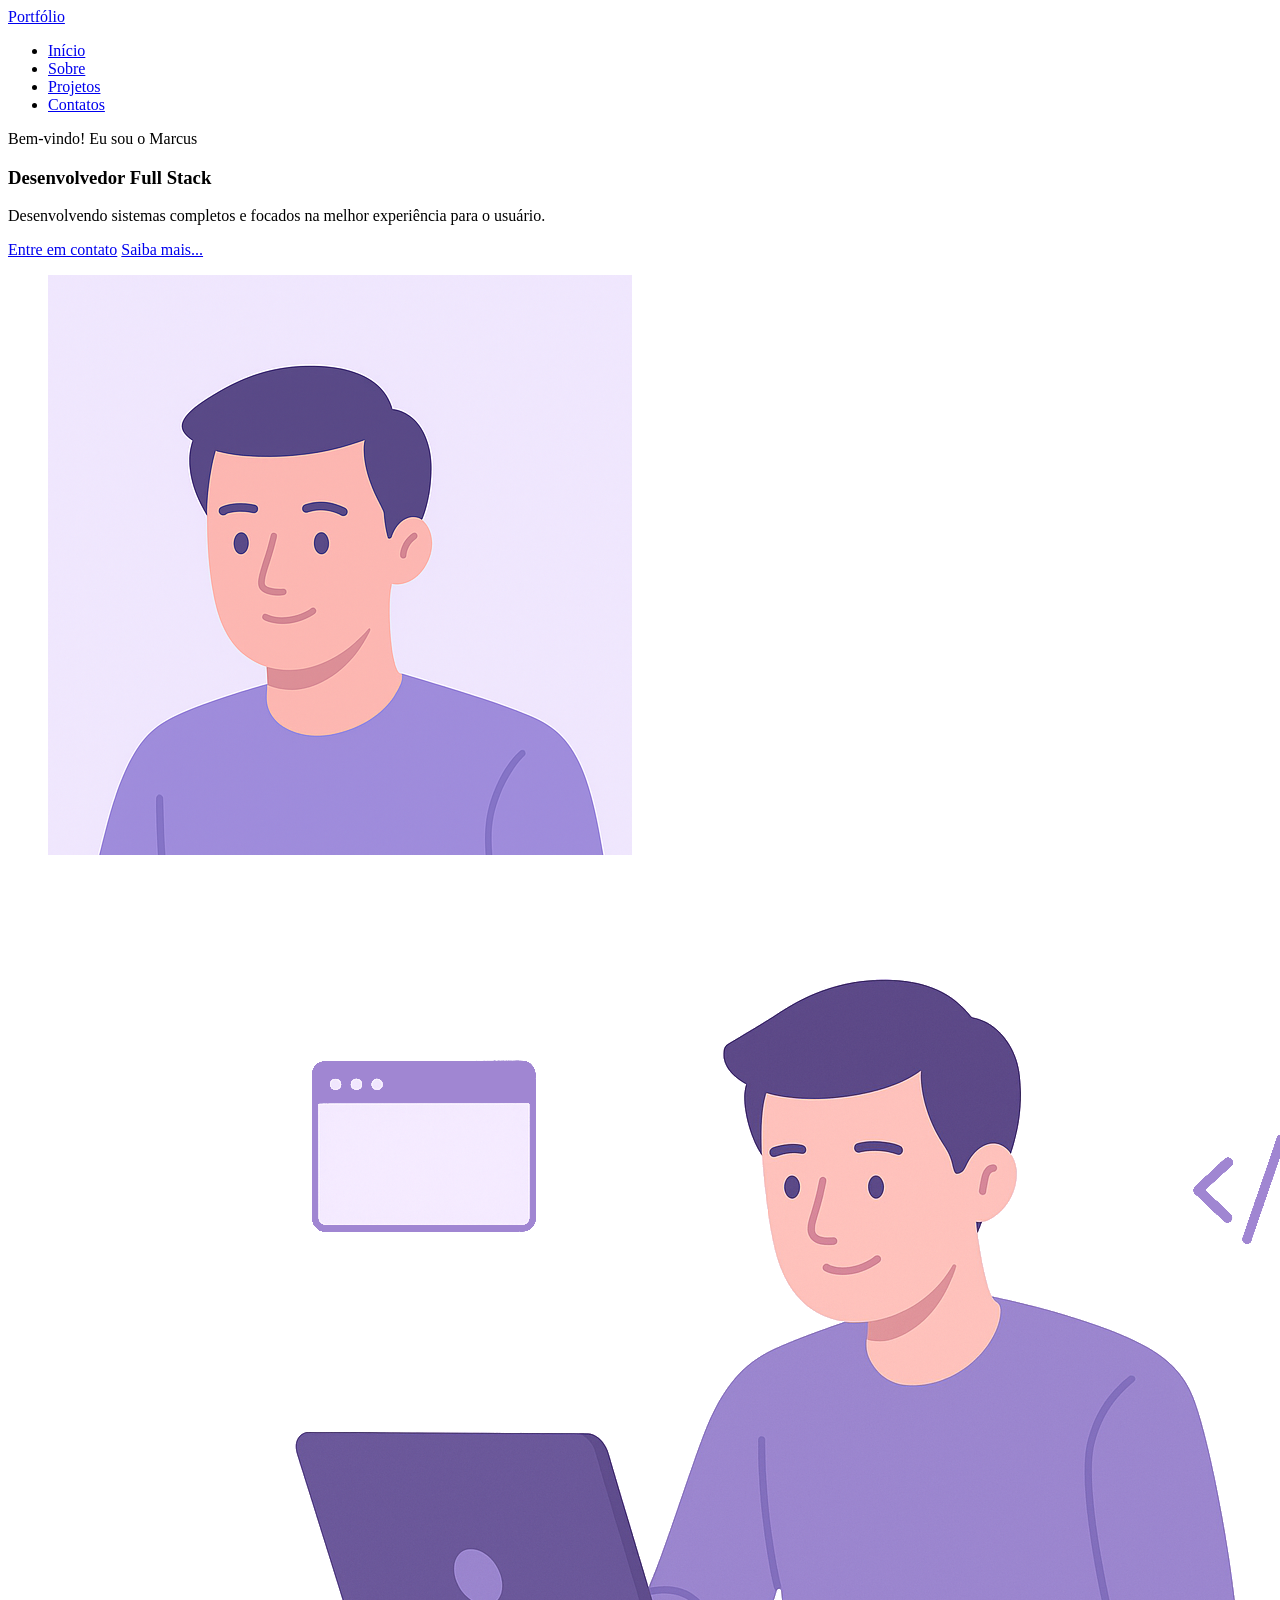
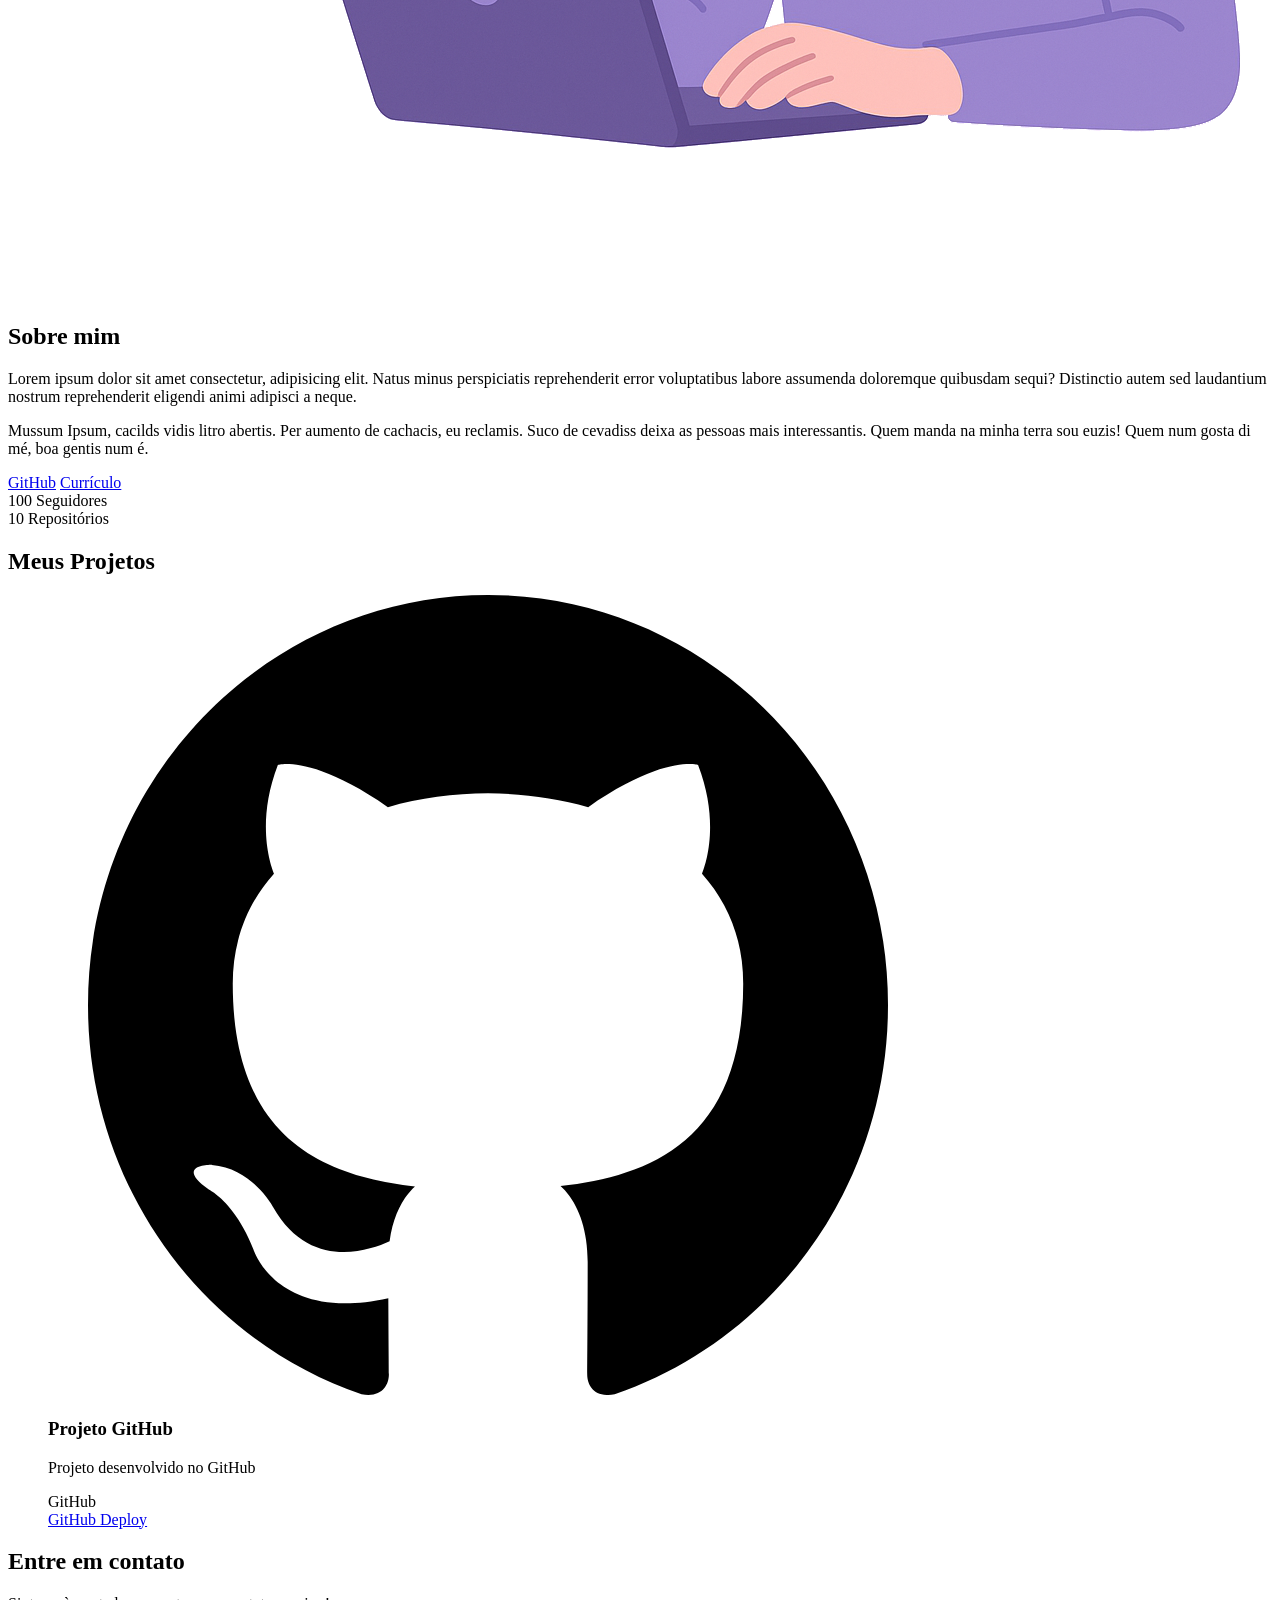
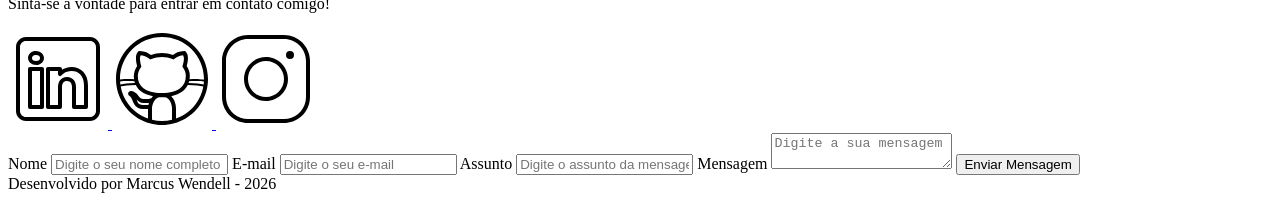
==== index.html @ 0765a720 "Criando os arquivos html index e success iniciais do portfólio" ====
<!DOCTYPE html>
<html lang="pt-br">

<head>
  <meta charset="UTF-8">
  <meta name="viewport" content="width=device-width, initial-scale=1.0">
  <meta name="author" content="Marcus Wendell">
  <meta name="description" content="Portfólio de Marcus, Desenvolvedor Full Stack. 
  Desenvolvendo sistemas completos e focados na melhor experiência para o usuário.">
  <meta name="robots" content="index, follow">

  <link rel="icon" type="image/svg+xml" href="./assets/img/favicon.svg">

  <title>Portfólio do Marcus</title>
</head>

<body>

  <!-- Cabeçalho da página -->
  <header>

    <div class="menu-content">

      <!-- Título do Cabeçalho -->
      <a href="index.html" id="titulo">Portfólio</a>

      <!-- Menu de Navegação -->
      <nav>
        <ul class="menu-list">
          <li><a href="#hero">Início</a></li>
          <li><a href="#about">Sobre</a></li>
          <li><a href="#projects">Projetos</a></li>
          <li><a href="#contact">Contatos</a></li>
        </ul>
      </nav>

    </div>
  </header>

  <!-- Seção Principal da página -->
  <main>

    <!-- Seção Hero -->
    <section id="hero" class="section-container hero-container">

      <!-- Boas Vindas -->
      <article class="hero-content">
        <span>Bem-vindo! Eu sou o Marcus</span>
        <h1>Desenvolvedor Full Stack</h1>
        <p>Desenvolvendo sistemas completos e focados na melhor experiência para o usuário.</p>

        <div class="buttons-container">
          <a href="#contact" class="botao">Entre em contato</a>
          <a href="#about" class="botao-outline">Saiba mais...</a>
        </div>
      </article>

      <!-- Imagem da Seção Hero -->
      <figure class="hero-image">
        <img src="./assets/img/avatar_dev_man.svg" alt="Foto do autor do site" class="float-animation">
      </figure>
    </section>

    <!-- Seção About -->
    <section id="about" class="section-container about-container">

      <!-- Imagem da Seção About -->
      <figure class="about-image">
        <img src="./assets/img/foto_dev_man.svg" alt="Foto do perfil do autor">
      </figure>

      <!-- Conteúdo da Seção About -->
      <article class="about-content">

        <h2>Sobre mim</h2>
        <p>Lorem ipsum dolor sit amet consectetur,
          adipisicing elit. Natus minus perspiciatis
          reprehenderit error voluptatibus labore
          assumenda doloremque quibusdam sequi?
          Distinctio autem sed laudantium nostrum
          reprehenderit eligendi animi adipisci
          a neque.</p>
        <p>Mussum Ipsum, cacilds vidis litro abertis.
          Per aumento de cachacis, eu reclamis.
          Suco de cevadiss deixa as pessoas mais interessantis.
          Quem manda na minha terra sou euzis!
          Quem num gosta di mé, boa gentis num é.</p>

        <!-- Links (GitHub + Curriculo) e Dados do GitHub -->
        <div class="about-buttons-data">

          <!-- Links -->
          <div class="buttons-container">
            <a href="#" target="_blank" class="botao">GitHub</a>
            <a href="#" target="_blank" class="botao-outline">Currículo</a>
          </div>

          <!-- Dados - GitHub -->
          <div class="data-container">

            <!-- Nº de Seguidores -->
            <div class="data-item">
              <span class="data-number">100</span>
              <span class="data-label">Seguidores</span>
            </div>

            <!-- Nº de Repositórios Públicos -->
            <div class="data-item">
              <span class="data-number">10</span>
              <span class="data-label">Repositórios</span>
            </div>

          </div>

        </div>
      </article>

    </section>

    <!-- Seção Projects -->
    <section id="projects" class="section-container projects-container">

      <h2>Meus Projetos</h2>

      <!-- Swiper Container -->
      <div class="swiper projects-swiper">
        <div class="swiper-wrapper">

          <figure class="swiper-slide">

            <article class="project-card">

              <!-- Ícone da Tecnologia padrão do projeto -->
              <figure class="project-image">
                <img src="./assets/icons/languages/github.svg" alt="Ícone do GitHub">
              </figure>

              <!-- Conteúdo do Projeto -->
              <div class="project-content">

                <h3>Projeto GitHub</h3>
                <p>Projeto desenvolvido no GitHub</p>

                <!-- Tags do Projeto -->
                <div class="project-tags">
                  <span class="tag">GitHub</span>
                </div>

                <!-- Links do Projeto -->
                <div class="project-buttons">
                  <a href="#" target="_blank" class="botao botao-sm">
                    GitHub
                  </a>
                  <a href="#" target="_blank" class="botao-outline botao-sm">
                    Deploy
                  </a>
                </div>

              </div>

            </article>

        </div>

      </div>

      <!-- Botões de Navegação -->
      <div class="swiper-button-next"></div>
      <div class="swiper-button-prev"></div>

      <!-- Paginação -->
      <div class="swiper-pagination"></div>

      </div>

    </section>

    <!-- Seção Contact -->
    <section id="contact" class="section-container contact-container">

      <!-- Redes Sociais -->
      <article class="contact-info">

        <h2>Entre em contato</h2>
        <p>Sinta-se à vontade para entrar em contato comigo!</p>

        <!-- Links para as Redes Sociais -->
        <div class="social-container">
          <a href="#" target="_blank" class="social-icon" aria-label="Linkedin">
            <img src="./assets/icons/social/linkedin.svg" alt="Link para o LinkedIn">
          </a>

          <a href="#" target="_blank" class="social-icon" aria-label="GitHub">
            <img src="./assets/icons/social/github.svg" alt="Link para o GitHub">
          </a>

          <a href="#" target="_blank" class="social-icon" aria-label="Instagram">
            <img src="./assets/icons/social/instagram.svg" alt="Link para o Instagram">
          </a>
        </div>

      </article>

      <!-- Formulário de Contato -->
      <form id="formulario">

        <label for="nome">Nome</label>
        <input id="nome" name="nome" type="text" placeholder="Digite o seu nome completo">
        <span id="erro-nome"></span>

        <label for="email">E-mail</label>
        <input id="email" name="email" type="text" placeholder="Digite o seu e-mail">
        <span id="erro-email"></span>

        <label for="assunto">Assunto</label>
        <input id="assunto" name="assunto" type="text" placeholder="Digite o assunto da mensagem">
        <span id="erro-assunto"></span>

        <label for="mensagem">Mensagem</label>
        <textarea id="mensagem" name="mensagem" placeholder="Digite a sua mensagem"></textarea>
        <span id="erro-mensagem"></span>

        <button class="botao" type="submit">Enviar Mensagem</button>

      </form>

    </section>

  </main>

  <!-- Rodapé da página -->
  <footer>
    Desenvolvido por Marcus Wendell - 2026
  </footer>
</body>

</html>
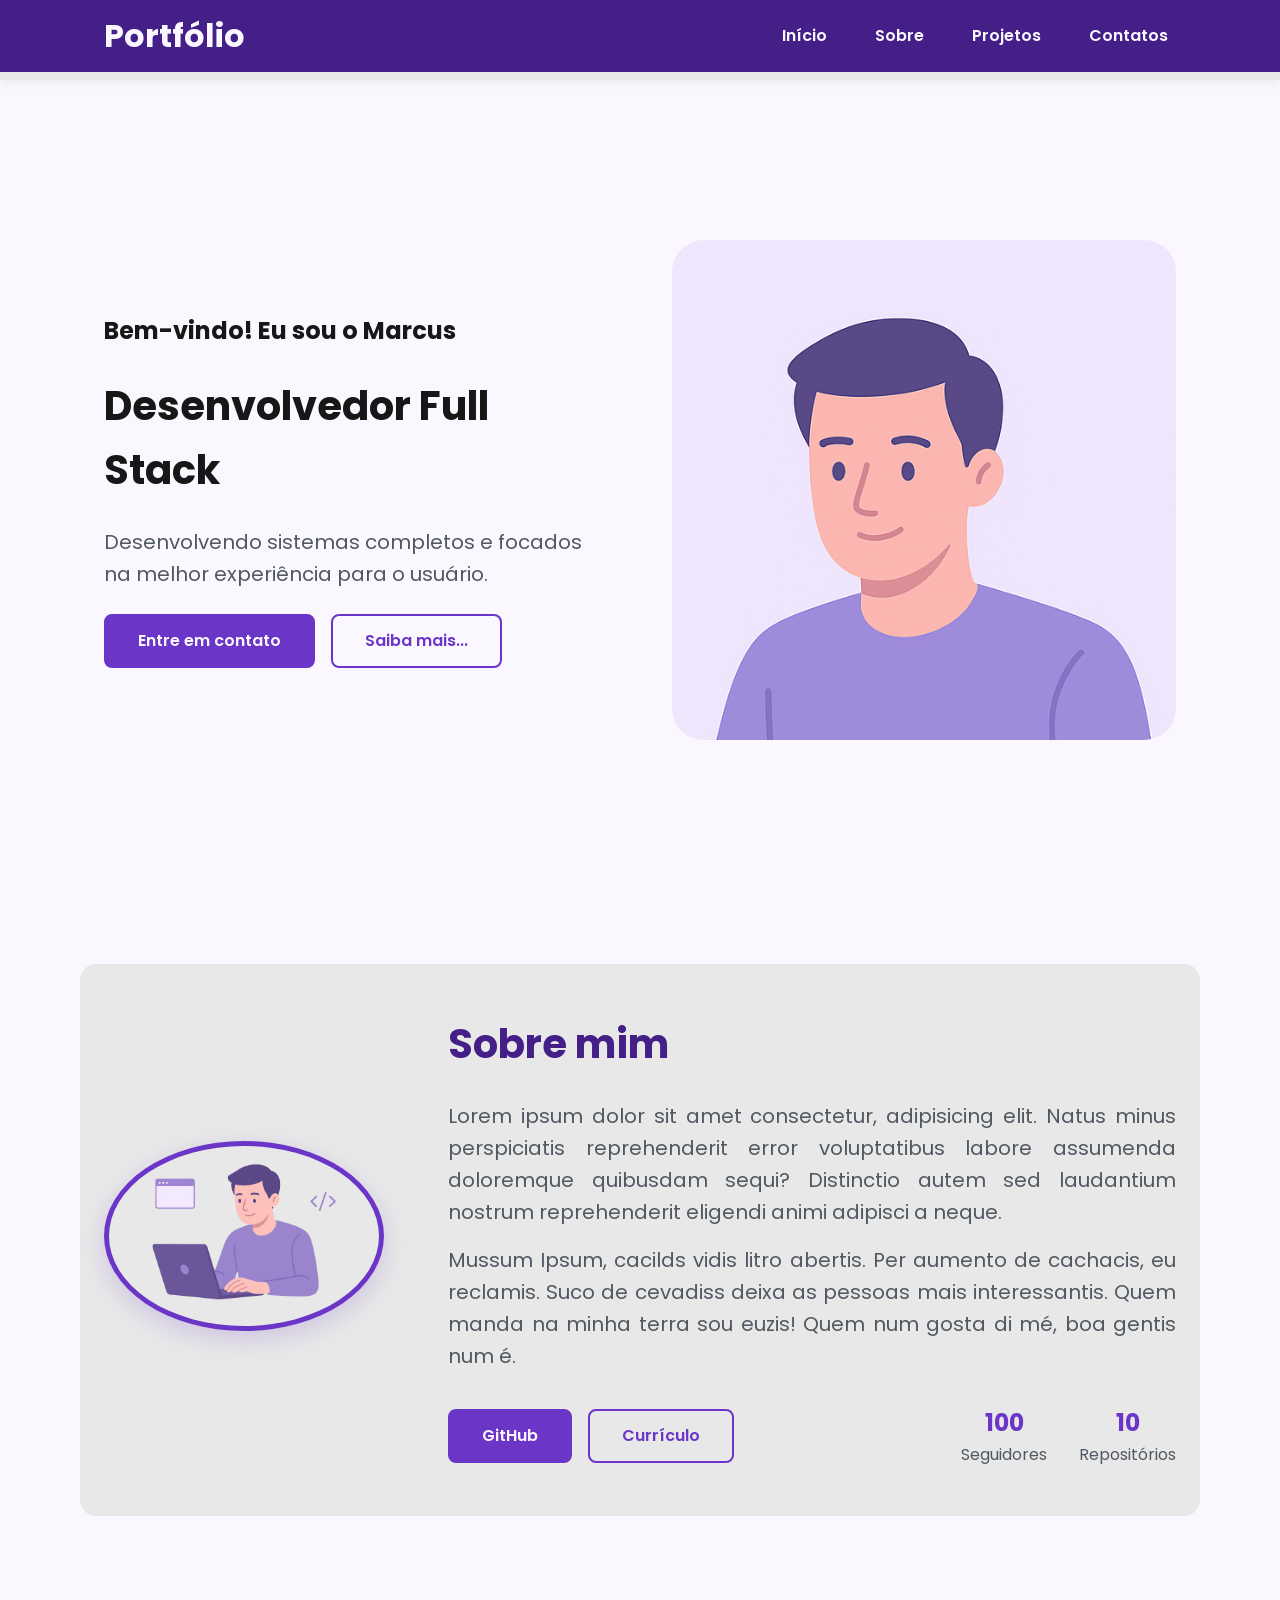
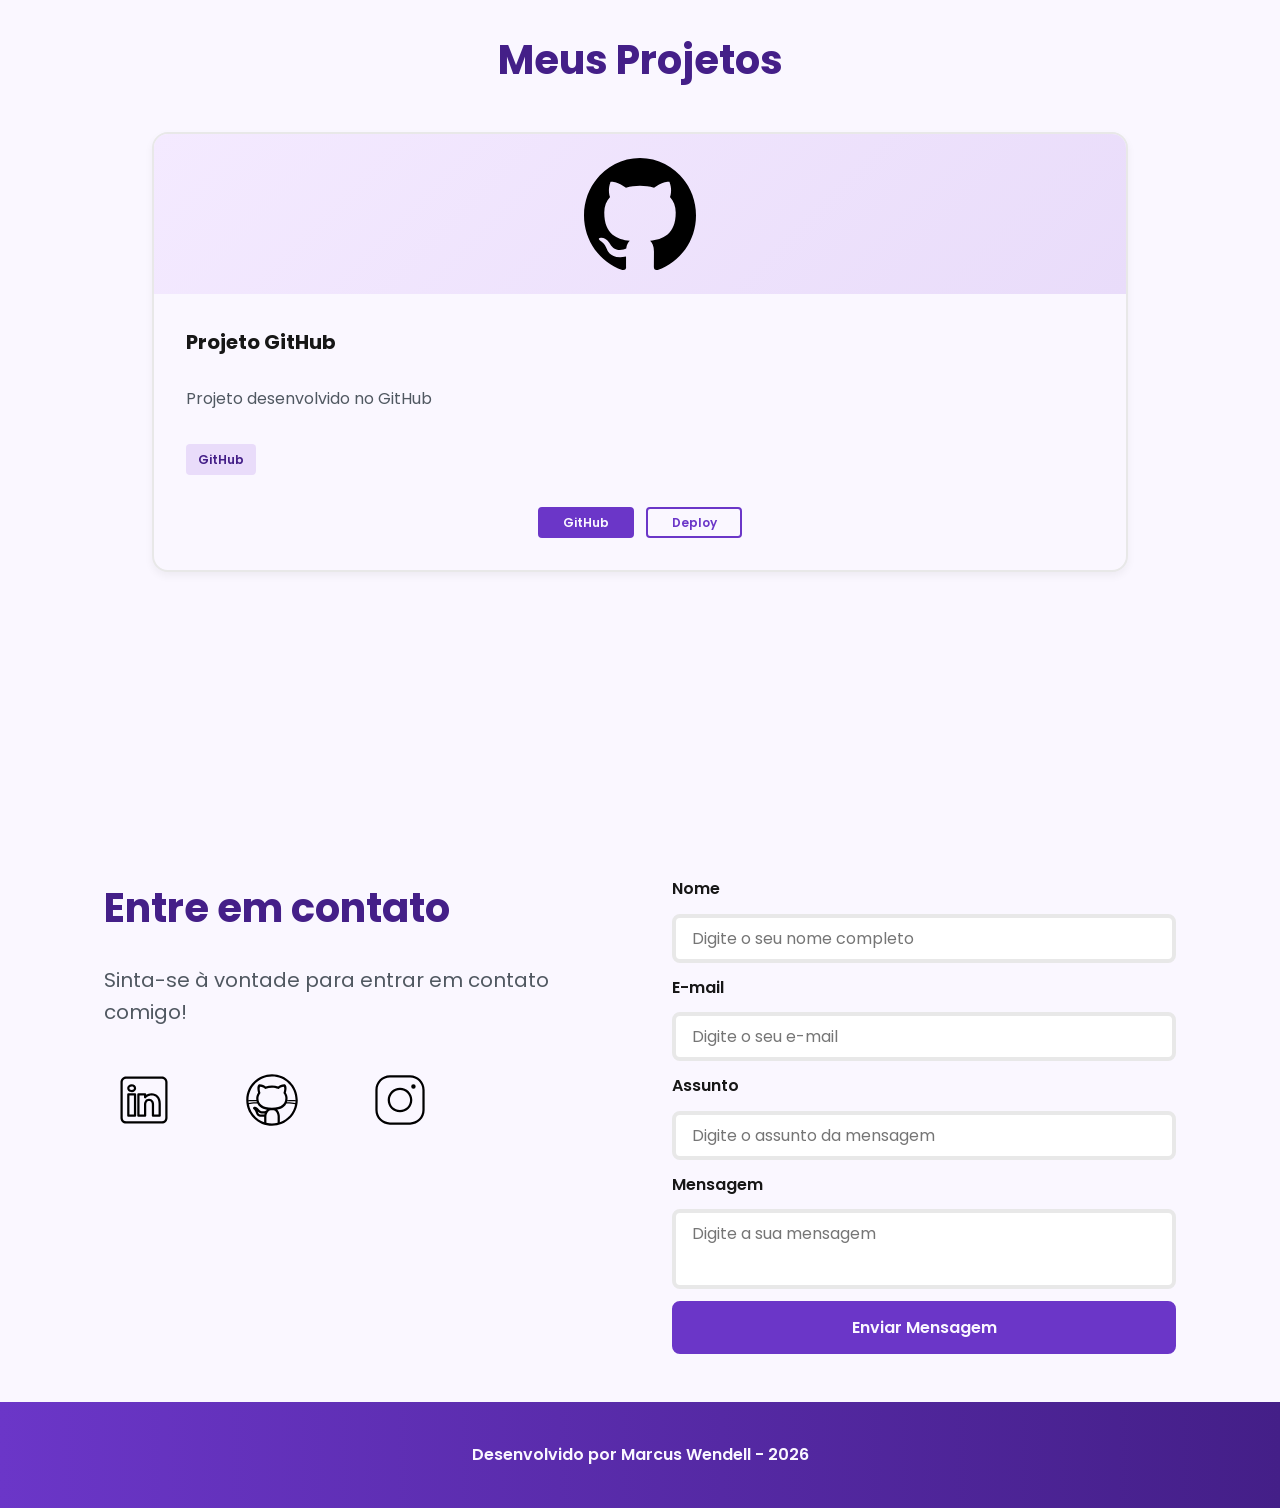
==== commit 09d5b711: "Estilização do about, foot, success e adicionando responsividade para celulares e tablets" ====
--- a/index.html
+++ b/index.html
@@ -2,6 +2,14 @@
 <html lang="pt-br">
 
 <head>
+
+  <!-- Fontes do Google -->
+  <link rel="preconnect" href="https://fonts.googleapis.com">
+  <link rel="preconnect" href="https://fonts.gstatic.com" crossorigin>
+
+  <!-- Fonte do Google - Poppins -->
+  <link href="https://fonts.googleapis.com/css2?family=Poppins&display=swap" rel="stylesheet">
+
   <meta charset="UTF-8">
   <meta name="viewport" content="width=device-width, initial-scale=1.0">
   <meta name="author" content="Marcus Wendell">
@@ -10,6 +18,8 @@
   <meta name="robots" content="index, follow">
 
   <link rel="icon" type="image/svg+xml" href="./assets/img/favicon.svg">
+
+  <link rel="stylesheet" href="./assets/css/style.css">
 
   <title>Portfólio do Marcus</title>
 </head>
@@ -126,7 +136,7 @@
       <div class="swiper projects-swiper">
         <div class="swiper-wrapper">
 
-          <figure class="swiper-slide">
+          <div class="swiper-slide">
 
             <article class="project-card">
 
@@ -160,16 +170,18 @@
 
             </article>
 
-        </div>
-
-      </div>
-
-      <!-- Botões de Navegação -->
-      <div class="swiper-button-next"></div>
-      <div class="swiper-button-prev"></div>
-
-      <!-- Paginação -->
-      <div class="swiper-pagination"></div>
+          </div>
+
+
+
+        </div>
+
+        <!-- Botões de Navegação -->
+        <div class="swiper-button-next"></div>
+        <div class="swiper-button-prev"></div>
+
+        <!-- Paginação -->
+        <div class="swiper-pagination"></div>
 
       </div>
 
--- a/assets/css/style.css
+++ b/assets/css/style.css
@@ -0,0 +1,738 @@
+/* Reset do Navegador */
+* {
+    margin: 0;
+    padding: 0;
+    box-sizing: border-box;
+    font-family: 'Poppins', sans-serif;
+    font-weight: 400;
+    text-decoration: none;
+    outline: none;
+}
+
+/* Variáveis de Cor e Espaçamento */
+:root {
+    --purple-50: #f4eaff;
+    --purple-100: #e9dcfa;
+    --purple-200: #cdb3f0;
+    --purple-300: #b186e5;
+    --purple-400: #9460db;
+    --purple-500: #6b36c8;
+    --purple-600: #5b2ca0;
+    --purple-700: #4c2177;
+    --purple-800: #441f88;
+    --purple-900: #2a0e4d;
+    --purple-950: #1a0730;
+
+    --gray-200: #e8e8e8;
+    --gray-400: #505861;
+    --black: #171717;
+    --white: #FAF7FF;
+
+    --error: #e63946;
+
+    --shadow-sm: 0 0.25rem 0.5rem rgba(0, 0, 0, 0.05);
+    --shadow-md: 0 0.25rem 0.75rem rgba(107, 54, 200, 0.3);
+    --shadow-lg: 0 0.5rem 1.5rem rgba(107, 54, 200, 0.2);
+
+    --spacing-xs: 0.5rem;
+    --spacing-sm: 1rem;
+    --spacing-md: 1.5rem;
+    --spacing-lg: 2rem;
+    --spacing-xl: 3rem;
+    --spacing-2xl: 4rem;
+
+    --text-sm: 0.75rem;
+    --text-base: 1rem;
+    --text-lg: 1.25rem;
+    --text-xl: 1.5rem;
+    --text-2xl: 2rem;
+    --text-3xl: 2.5rem;
+
+    --radius-sm: 0.25rem;
+    --radius-md: 0.5rem;
+    --radius-lg: 1rem;
+    --radius-xl: 2rem;
+    --radius-full: 50%;
+
+    --transition-default: all 0.3s ease;
+}
+
+/* Configurações Básicas */
+html {
+    scroll-behavior: smooth;
+}
+
+body {
+    display: flex;
+    flex-direction: column;
+    min-height: 100vh;
+    background-color: var(--white);
+    line-height: 1.6;
+    color: var(--black);
+}
+
+main {
+    flex: 1;
+}
+
+/* Seções - Base Comum */
+.section-container {
+    max-width: 70rem;
+    margin: 0 auto;
+    padding: var(--spacing-xl) var(--spacing-md);
+    scroll-margin-top: 6rem;
+}
+
+/* Botões */
+.buttons-container {
+    display: flex;
+    gap: var(--spacing-sm);
+}
+
+.botao,
+.botao-outline {
+    display: inline-block;
+    padding: 0.75rem 2rem;
+    border: 0.15rem solid transparent;
+    border-radius: var(--radius-md);
+    font-size: var(--text-base);
+    font-weight: 600;
+    text-align: center;
+    cursor: pointer;
+    transition: var(--transition-default);
+}
+
+.botao {
+    border-color: var(--purple-500);
+    background-color: var(--purple-500);
+    color: var(--white);
+}
+
+.botao:hover {
+    border-color: var(--purple-800);
+    background-color: var(--purple-800);
+    box-shadow: var(--shadow-md);
+    transform: translateY(-0.25rem);
+}
+
+.botao-outline {
+    border-color: var(--purple-500);
+    background-color: transparent;
+    color: var(--purple-500);
+}
+
+.botao-outline:hover {
+    background-color: var(--purple-500);
+    color: var(--white);
+    transform: translateY(-0.25rem);
+}
+
+/* Botões pequenos - Card Projetos */
+.botao.botao-sm,
+.botao-outline.botao-sm {
+    min-width: 6rem;
+    padding: 0.25rem var(--spacing-sm);
+    border-width: 0.125rem;
+    border-radius: 0.25rem;
+    font-size: var(--text-sm);
+}
+
+/* Header */
+header {
+    position: sticky;
+    top: 0;
+    z-index: 1000;
+    width: 100%;
+    height: 5rem;
+    border-bottom: var(--spacing-xs) solid var(--gray-200);
+    box-shadow: var(--shadow-sm);
+    background-color: var(--purple-800);
+}
+
+header a {
+    font-weight: 600;
+    color: var(--white);
+    transition: var(--transition-default);
+}
+
+header a:hover {
+    color: var(--purple-100);
+}
+
+#titulo {
+    font-size: var(--text-2xl);
+    font-weight: 700;
+}
+
+.menu-content {
+    display: flex;
+    justify-content: space-between;
+    align-items: center;
+    max-width: 70rem;
+    height: 100%;
+    margin: 0 auto;
+    padding: 0 var(--spacing-md);
+}
+
+.menu-list {
+    display: flex;
+    gap: var(--spacing-lg);
+    list-style: none;
+}
+
+.menu-list a {
+    padding: var(--spacing-xs);
+}
+
+/* Hero */
+.hero-container {
+    display: flex;
+    align-items: center;
+    gap: var(--spacing-2xl);
+    min-height: calc(100vh - 5rem);
+}
+
+.hero-content {
+    display: flex;
+    flex: 1;
+    flex-direction: column;
+    gap: var(--spacing-md);
+}
+
+.hero-content span {
+    font-size: var(--text-xl);
+    font-weight: 700;
+}
+
+.hero-content h1 {
+    font-size: var(--text-3xl);
+    font-weight: 700;
+}
+
+.hero-content p,
+.about-content p,
+.contact-info p {
+    font-size: var(--text-lg);
+    color: var(--gray-400);
+}
+
+.hero-image {
+    display: flex;
+    flex: 1;
+    justify-content: center;
+}
+
+.hero-image img {
+    width: 100%;
+    max-width: 100%;
+    border-radius: var(--radius-xl);
+}
+
+@keyframes float {
+    0%, 100% { transform: translateY(0); }
+    50% { transform: translateY(-1.25rem); }
+}
+
+.float-animation {
+    animation: float 3s ease-in-out infinite;
+}
+
+/* About */
+.about-container {
+    display: flex;
+    align-items: center;
+    gap: var(--spacing-2xl);
+    margin: var(--spacing-2xl) auto;
+    border-radius: var(--radius-lg);
+    background-color: var(--gray-200);
+}
+
+.about-image {
+    flex: 0 0 17.5rem;
+}
+
+.about-image img {
+    width: 100%;
+    border: 0.35rem solid var(--purple-500);
+    border-radius: var(--radius-full);
+    box-shadow: var(--shadow-lg);
+}
+
+.about-content h2,
+.projects-container h2,
+.contact-info h2 {
+    margin-bottom: var(--spacing-md);
+    font-size: var(--text-3xl);
+    font-weight: 700;
+    color: var(--purple-800);
+}
+
+.about-content p {
+    margin-bottom: var(--spacing-sm);
+    text-align: justify;
+}
+
+.about-buttons-data {
+    display: flex;
+    justify-content: space-between;
+    align-items: center;
+    gap: var(--spacing-lg);
+    margin-top: var(--spacing-lg);
+}
+
+.about-buttons-data .botao {
+    margin-right: auto;
+}
+
+.data-container {
+    display: flex;
+    gap: var(--spacing-lg);
+}
+
+.data-item {
+    display: flex;
+    flex-direction: column;
+    align-items: center;
+}
+
+.data-number {
+    font-size: var(--text-xl);
+    font-weight: 700;
+    color: var(--purple-500);
+}
+
+.data-label {
+    font-size: var(--text-base);
+    color: var(--gray-400);
+}
+
+/* Projects */
+.projects-container {
+    scroll-margin-top: 3rem;
+    margin: var(--spacing-2xl) auto;
+    text-align: center;
+}
+
+.projects-container h2 {
+    margin-bottom: var(--spacing-md);
+    font-size: var(--text-3xl);
+    font-weight: 700;
+    color: var(--purple-800);
+}
+
+.projects-swiper {
+    position: relative;
+    width: 100%;
+    padding: var(--spacing-sm) var(--spacing-xl) var(--spacing-xl); 
+    overflow: hidden;
+}
+
+/* Estrutura do Card de Projeto */
+.project-card {
+    display: flex;
+    flex-direction: column;
+    width: 100%;
+    height: 100%;
+    border: 0.15rem solid var(--gray-200);
+    border-radius: var(--radius-lg);
+    background-color: var(--white);
+    box-shadow: var(--shadow-sm);
+    overflow: hidden;
+    transition: var(--transition-default);
+}
+
+.project-card:hover {
+    transform: translateY(-0.5rem);
+    box-shadow: var(--shadow-lg);
+    border-color: var(--purple-300);
+}
+
+.project-image {
+    display: flex;
+    justify-content: center;
+    align-items: center;
+    width: 100%;
+    height: 10rem;
+    background: linear-gradient(135deg, var(--purple-50) 0%, var(--purple-100) 100%);
+}
+
+.project-image img {
+    width: 75%;
+    height: 75%;
+    max-width: 7rem;
+    max-height: 7rem;
+    object-fit: contain;
+    transition: transform 0.3s ease;
+}
+
+.project-card:hover .project-image img {
+    transform: scale(1.1);
+}
+
+/* Conteúdo e Textos do Card */
+.project-content {
+    display: flex;
+    flex-direction: column;
+    flex: 1;
+    gap: var(--spacing-sm);
+    padding: var(--spacing-lg);
+    text-align: left;
+}
+
+.project-content h3 {
+    margin-bottom: 0.75rem;
+    font-size: var(--text-lg);
+    font-weight: 700;
+}
+
+.project-content p {
+    margin-bottom: var(--spacing-sm);
+    font-size: var(--text-base);
+    color: var(--gray-400);
+}
+
+/* Tags de Ferramentas */
+.project-tags {
+    display: flex;
+    flex-wrap: wrap;
+    gap: var(--spacing-xs);
+}
+
+.tag {
+    padding: 0.375rem 0.75rem;
+    border-radius: var(--radius-sm);
+    background-color: var(--purple-100);
+    font-size: var(--text-sm);
+    font-weight: 600;
+    color: var(--purple-800);
+}
+
+/* Contêiner de Botões Interno do Card */
+.project-buttons {
+    display: flex;
+    justify-content: center;
+    align-items: center;
+    gap: 0.75rem;
+    margin-top: var(--spacing-sm);
+}
+
+/* Configuração Estrutural da Biblioteca Swiper */
+.swiper-wrapper {
+    align-items: stretch;
+}
+
+.swiper-slide {
+    display: flex;
+    height: auto;
+}
+
+/* Setas de Navegação do Swiper */
+.swiper-button-next,
+.swiper-button-prev {
+    width: 3rem;
+    height: 3rem;
+}
+
+.swiper-button-next:after,
+.swiper-button-prev:after {
+    font-size: var(--text-lg);
+    color: var(--purple-500);
+}
+
+.swiper-button-next:hover:after,
+.swiper-button-prev:hover:after {
+    color: var(--purple-800);
+}
+
+/* Paginação do Swiper */
+.swiper-pagination-bullet {
+    width: 0.75rem;
+    height: 0.75rem;
+    background-color: var(--gray-200);
+    opacity: 1;
+}
+
+.swiper-pagination-bullet-active {
+    width: var(--spacing-lg);
+    border-radius: var(--radius-sm);
+    background-color: var(--purple-500);
+}
+
+/* Contato */
+.contact-container {
+    display: grid;
+    grid-template-columns: 1fr 1fr;
+    gap: var(--spacing-2xl);
+}
+
+.contact-info h2 {
+    margin-bottom: var(--spacing-md);
+}
+
+.contact-info p {
+    margin-bottom: var(--spacing-lg);
+}
+
+.social-container {
+    display: flex;
+    justify-content: left;
+    gap: var(--spacing-xl);
+}
+
+.social-icon {
+    width: 5rem;
+    height: 5rem;
+    padding: 0.75rem;
+    border-radius: var(--radius-md);
+    transition: var(--transition-default);
+}
+
+.social-icon img {
+    width: 100%;
+    filter: brightness(0) saturate(100%);
+    transition: filter 0.3s ease;
+}
+
+.social-icon:hover {
+    background-color: var(--purple-100);
+}
+
+.social-icon:hover img {
+    filter: brightness(0) 
+            saturate(100%) 
+            invert(42%) 
+            sepia(93%) 
+            saturate(1352%) 
+            hue-rotate(243deg) 
+            brightness(79%) 
+            contrast(91%);
+}
+
+#formulario {
+    display: flex;
+    flex-direction: column;
+    gap: 0.75rem;
+}
+
+#formulario label {
+    font-size: var(--text-base);
+    font-weight: 600;
+}
+
+#formulario input,
+#formulario textarea {
+    width: 100%;
+    padding: 0.5rem var(--spacing-sm);
+    border: 0.25rem solid var(--gray-200);
+    border-radius: var(--radius-md);
+    font-family: inherit;
+    font-size: var(--text-base);
+    transition: border-color 0.3s ease;
+}
+
+#formulario input:focus,
+#formulario textarea:focus {
+    border-color: var(--purple-500);
+    outline: none;
+}
+
+#formulario textarea {
+    min-height: 5rem;
+    resize: none;
+}
+
+#formulario span {
+    margin-top: -0.75rem;
+    font-size: var(--text-sm);
+    color: var(--error);
+}
+
+/* Footer */
+footer {
+    padding: 2.5rem;
+    background: linear-gradient(to right, var(--purple-500), var(--purple-800));
+    font-weight: 600;
+    text-align: center;
+    color: var(--white);
+}
+
+/* Página Success */
+.success-container {
+    display: flex;
+    flex-direction: column;
+    justify-content: center;
+    align-items: center;
+    width: 100%;
+    min-height: calc(100vh - 12.5rem);
+    padding: var(--spacing-xl) var(--spacing-md);
+}
+
+.success-content {
+    display: flex;
+    flex-direction: column;
+    align-items: center;
+    gap: var(--spacing-md);
+    max-width: 37.5rem;
+    text-align: center;
+}
+
+.success-content h1 {
+    font-size: var(--text-3xl);
+    font-weight: 700;
+    color: var(--purple-800);
+}
+
+.success-content h2 {
+    font-size: var(--text-lg);
+    color: var(--gray-400);
+}
+
+.success-icon {
+    display: flex;
+    align-items: center;
+    justify-content: center;
+    width: 7.5rem;
+    height: 7.5rem;
+    border-radius: var(--radius-full);
+    background-color: var(--purple-100);
+}
+
+.success-icon img {
+    width: 6rem;
+    height: 6rem;
+    filter: brightness(0) saturate(100%) invert(11%) sepia(69%) saturate(3759%) hue-rotate(256deg) brightness(101%) contrast(96%);
+}
+
+/* Responsividade - Tablet */
+@media screen and (max-width: 1024px) {
+    /* Reduz espaçamentos base para acomodar telas médias */
+    :root {
+        --spacing-2xl: 3rem;
+        --spacing-xl: 2rem;
+    }
+
+    /* Hero: Empilha para evitar texto esmagado pela imagem */
+    .hero-container {
+        flex-direction: column-reverse;
+        text-align: center;
+    }
+
+    .hero-image img {
+        max-width: 25rem;
+    }
+
+    /* About: Empilha a foto e o texto */
+    .about-container {
+        flex-direction: column;
+        padding: var(--spacing-lg);
+    }
+
+    .about-image {
+        flex: 0 0 auto;
+    }
+
+    /* Contato: Ajusta formulário para não ficar espremido */
+    .contact-container {
+        gap: var(--spacing-xl);
+    }
+}
+
+/* Responsividade - Celular */
+@media screen and (max-width: 480px) {
+    .section-container {
+        padding: var(--spacing-md) var(--spacing-sm);
+    }
+
+    .section-container h1 { font-size: var(--text-xl); }
+    .section-container h2 { font-size: var(--text-lg); }
+    .section-container p { font-size: var(--text-base); }
+    .section-container span { font-size: var(--text-lg); }
+
+    #titulo { font-size: var(--text-xl); }
+
+    .menu-content { justify-content: center; }
+    .menu-list { display: none; }
+
+    .hero-container {
+        flex-direction: column-reverse;
+        gap: var(--spacing-xs);
+        min-height: 60vh;
+    }
+
+    .hero-content {
+        gap: var(--spacing-xs);
+        width: 100%;
+        text-align: center;
+    }
+
+    .buttons-container {
+        flex-direction: column;
+        gap: 0.75rem;
+        width: 100%;
+    }
+
+    .buttons-container .botao,
+    .buttons-container .botao-outline {
+        padding: 0.75rem 1rem;
+        font-size: var(--text-base);
+        white-space: nowrap;
+    }
+
+    .hero-image { width: 100%; }
+    .hero-image img { max-width: 20rem; }
+
+    .about-container {
+        flex-direction: column;
+        margin: var(--spacing-lg) 0.5rem;
+        padding: var(--spacing-md);
+    }
+
+    .about-image img { max-width: 16rem; }
+    .about-content { width: 100%; }
+
+    .about-buttons-data {
+        flex-direction: column;
+        gap: var(--spacing-md);
+        align-items: stretch;
+    }
+
+    .about-buttons-data .botao,
+    .about-buttons-data .botao-outline {
+        width: 100%;
+        padding: 0.75rem var(--spacing-lg);
+        font-size: var(--text-base);
+        text-align: center;
+    }
+
+    .data-container {
+        justify-content: center;
+        width: 100%;
+        gap: var(--spacing-md); /* Evita dados espremidos no cel */
+    }
+
+    .data-number { font-size: var(--text-lg); }
+    .data-label { font-size: var(--text-sm); }
+
+    /* Projetos: Ajusta padding para o Swiper caber na tela */
+    .projects-swiper {
+        padding: var(--spacing-sm) 0 var(--spacing-xl) 0;
+    }
+
+    .contact-container {
+        grid-template-columns: 1fr;
+        gap: var(--spacing-lg);
+        width: 100%;
+        margin: 0 auto;
+    }
+
+    /* Centraliza ícones sociais no celular */
+    .social-container {
+        justify-content: center;
+    }
+
+    .contact-info { width: 100%; text-align: center; }
+    #formulario { width: 100%; }
+    
+    /* Success Page: Ajusta texto grande */
+    .success-content h1 { font-size: var(--text-2xl); }
+}
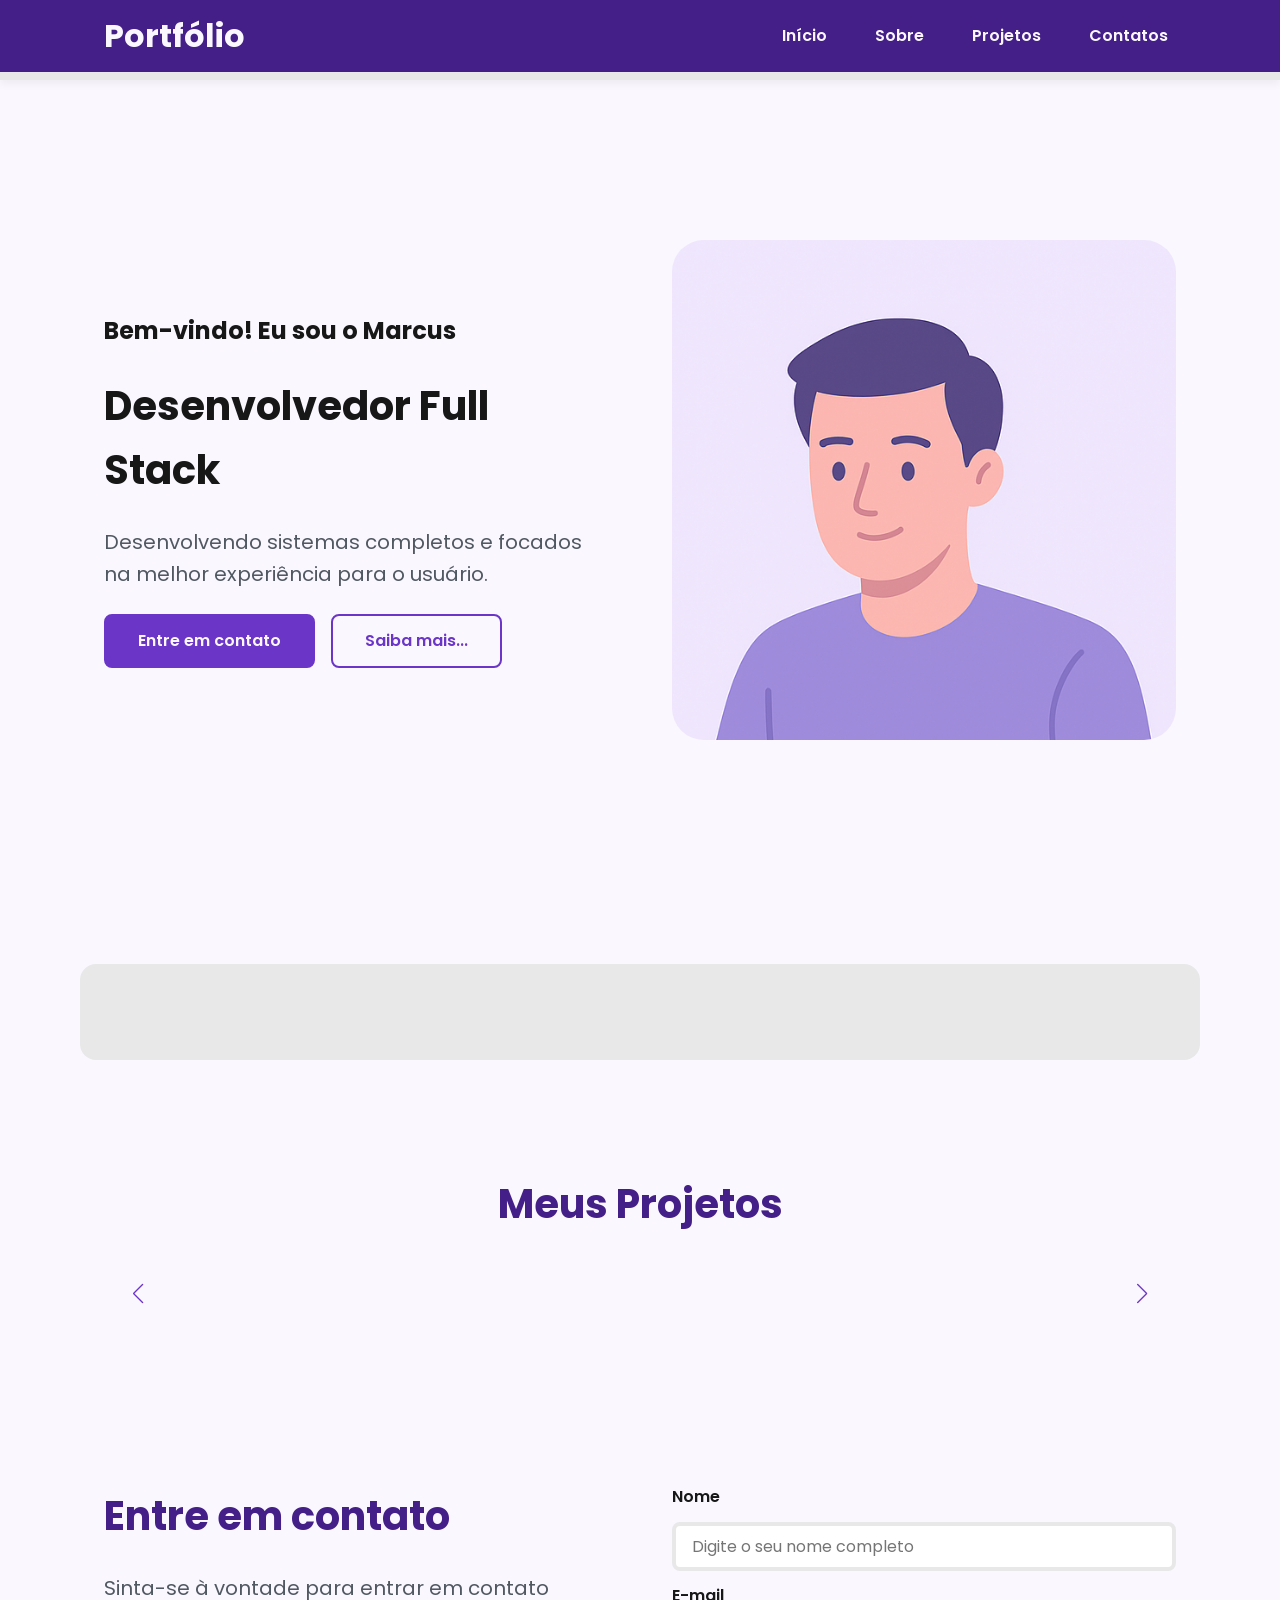
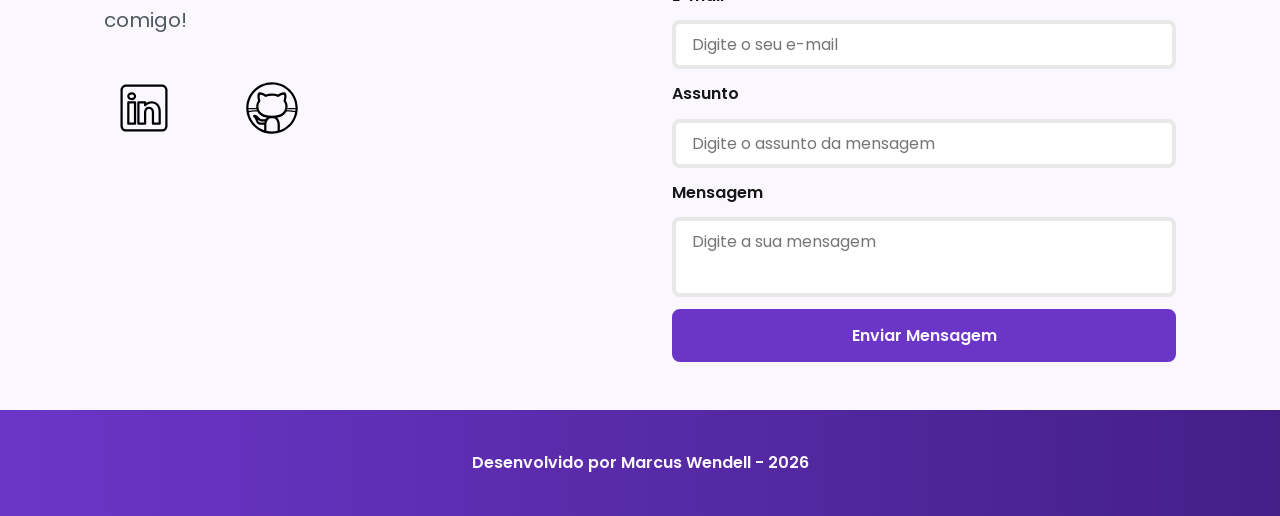
==== commit cf51075e: "final integracao da api do github e validacao do formulario" ====
--- a/index.html
+++ b/index.html
@@ -2,22 +2,20 @@
 <html lang="pt-br">
 
 <head>
-
-  <!-- Fontes do Google -->
   <link rel="preconnect" href="https://fonts.googleapis.com">
   <link rel="preconnect" href="https://fonts.gstatic.com" crossorigin>
 
-  <!-- Fonte do Google - Poppins -->
   <link href="https://fonts.googleapis.com/css2?family=Poppins&display=swap" rel="stylesheet">
 
   <meta charset="UTF-8">
   <meta name="viewport" content="width=device-width, initial-scale=1.0">
   <meta name="author" content="Marcus Wendell">
-  <meta name="description" content="Portfólio de Marcus, Desenvolvedor Full Stack. 
-  Desenvolvendo sistemas completos e focados na melhor experiência para o usuário.">
+  <meta name="description" content="Portfólio de Marcus, Desenvolvedor Full Stack. Desenvolvendo sistemas completos e focados na melhor experiência para o usuário.">
   <meta name="robots" content="index, follow">
 
   <link rel="icon" type="image/svg+xml" href="./assets/img/favicon.svg">
+
+  <link rel="stylesheet" href="https://cdn.jsdelivr.net/npm/swiper@11/swiper-bundle.min.css">
 
   <link rel="stylesheet" href="./assets/css/style.css">
 
@@ -26,15 +24,10 @@
 
 <body>
 
-  <!-- Cabeçalho da página -->
   <header>
-
     <div class="menu-content">
-
-      <!-- Título do Cabeçalho -->
       <a href="index.html" id="titulo">Portfólio</a>
 
-      <!-- Menu de Navegação -->
       <nav>
         <ul class="menu-list">
           <li><a href="#hero">Início</a></li>
@@ -43,17 +36,12 @@
           <li><a href="#contact">Contatos</a></li>
         </ul>
       </nav>
-
     </div>
   </header>
 
-  <!-- Seção Principal da página -->
   <main>
 
-    <!-- Seção Hero -->
     <section id="hero" class="section-container hero-container">
-
-      <!-- Boas Vindas -->
       <article class="hero-content">
         <span>Bem-vindo! Eu sou o Marcus</span>
         <h1>Desenvolvedor Full Stack</h1>
@@ -65,156 +53,51 @@
         </div>
       </article>
 
-      <!-- Imagem da Seção Hero -->
       <figure class="hero-image">
         <img src="./assets/img/avatar_dev_man.svg" alt="Foto do autor do site" class="float-animation">
       </figure>
     </section>
 
-    <!-- Seção About -->
     <section id="about" class="section-container about-container">
+      
+    </section>
 
-      <!-- Imagem da Seção About -->
-      <figure class="about-image">
-        <img src="./assets/img/foto_dev_man.svg" alt="Foto do perfil do autor">
-      </figure>
+    <section id="projects" class="section-container projects-container">
+      <h2>Meus Projetos</h2>
 
-      <!-- Conteúdo da Seção About -->
-      <article class="about-content">
+      <div class="swiper projects-swiper">
+        
+        <div class="swiper-wrapper">
+          
+        </div>
 
-        <h2>Sobre mim</h2>
-        <p>Lorem ipsum dolor sit amet consectetur,
-          adipisicing elit. Natus minus perspiciatis
-          reprehenderit error voluptatibus labore
-          assumenda doloremque quibusdam sequi?
-          Distinctio autem sed laudantium nostrum
-          reprehenderit eligendi animi adipisci
-          a neque.</p>
-        <p>Mussum Ipsum, cacilds vidis litro abertis.
-          Per aumento de cachacis, eu reclamis.
-          Suco de cevadiss deixa as pessoas mais interessantis.
-          Quem manda na minha terra sou euzis!
-          Quem num gosta di mé, boa gentis num é.</p>
+        <div class="swiper-button-next"></div>
+        <div class="swiper-button-prev"></div>
 
-        <!-- Links (GitHub + Curriculo) e Dados do GitHub -->
-        <div class="about-buttons-data">
+        <div class="swiper-pagination"></div>
+      </div>
+    </section>
 
-          <!-- Links -->
-          <div class="buttons-container">
-            <a href="#" target="_blank" class="botao">GitHub</a>
-            <a href="#" target="_blank" class="botao-outline">Currículo</a>
-          </div>
+    <section id="contact" class="section-container contact-container">
+      <article class="contact-info">
+        <h2>Entre em contato</h2>
+        <p>Sinta-se à vontade para entrar em contato comigo!</p>
 
-          <!-- Dados - GitHub -->
-          <div class="data-container">
+        <div class="social-container">
+          <a href="https://www.linkedin.com/in/marcus-wendell/" target="_blank" class="social-icon" aria-label="Linkedin">
+            <img src="./assets/icons/social/linkedin.svg" alt="Link para o LinkedIn">
+          </a>
 
-            <!-- Nº de Seguidores -->
-            <div class="data-item">
-              <span class="data-number">100</span>
-              <span class="data-label">Seguidores</span>
-            </div>
-
-            <!-- Nº de Repositórios Públicos -->
-            <div class="data-item">
-              <span class="data-number">10</span>
-              <span class="data-label">Repositórios</span>
-            </div>
-
-          </div>
-
+          <a href="https://github.com/mwendellsmce" target="_blank" class="social-icon" aria-label="GitHub">
+            <img src="./assets/icons/social/github.svg" alt="Link para o GitHub">
+          </a>
         </div>
       </article>
 
-    </section>
-
-    <!-- Seção Projects -->
-    <section id="projects" class="section-container projects-container">
-
-      <h2>Meus Projetos</h2>
-
-      <!-- Swiper Container -->
-      <div class="swiper projects-swiper">
-        <div class="swiper-wrapper">
-
-          <div class="swiper-slide">
-
-            <article class="project-card">
-
-              <!-- Ícone da Tecnologia padrão do projeto -->
-              <figure class="project-image">
-                <img src="./assets/icons/languages/github.svg" alt="Ícone do GitHub">
-              </figure>
-
-              <!-- Conteúdo do Projeto -->
-              <div class="project-content">
-
-                <h3>Projeto GitHub</h3>
-                <p>Projeto desenvolvido no GitHub</p>
-
-                <!-- Tags do Projeto -->
-                <div class="project-tags">
-                  <span class="tag">GitHub</span>
-                </div>
-
-                <!-- Links do Projeto -->
-                <div class="project-buttons">
-                  <a href="#" target="_blank" class="botao botao-sm">
-                    GitHub
-                  </a>
-                  <a href="#" target="_blank" class="botao-outline botao-sm">
-                    Deploy
-                  </a>
-                </div>
-
-              </div>
-
-            </article>
-
-          </div>
-
-
-
-        </div>
-
-        <!-- Botões de Navegação -->
-        <div class="swiper-button-next"></div>
-        <div class="swiper-button-prev"></div>
-
-        <!-- Paginação -->
-        <div class="swiper-pagination"></div>
-
-      </div>
-
-    </section>
-
-    <!-- Seção Contact -->
-    <section id="contact" class="section-container contact-container">
-
-      <!-- Redes Sociais -->
-      <article class="contact-info">
-
-        <h2>Entre em contato</h2>
-        <p>Sinta-se à vontade para entrar em contato comigo!</p>
-
-        <!-- Links para as Redes Sociais -->
-        <div class="social-container">
-          <a href="#" target="_blank" class="social-icon" aria-label="Linkedin">
-            <img src="./assets/icons/social/linkedin.svg" alt="Link para o LinkedIn">
-          </a>
-
-          <a href="#" target="_blank" class="social-icon" aria-label="GitHub">
-            <img src="./assets/icons/social/github.svg" alt="Link para o GitHub">
-          </a>
-
-          <a href="#" target="_blank" class="social-icon" aria-label="Instagram">
-            <img src="./assets/icons/social/instagram.svg" alt="Link para o Instagram">
-          </a>
-        </div>
-
-      </article>
-
-      <!-- Formulário de Contato -->
-      <form id="formulario">
+      <form id="formulario" action="https://formsubmit.co/mwendelldev@gmail.com" method="POST">
+        
+        <input type="hidden" name="_next" value="http://127.0.0.1:5500/success.html">
+        <input type="hidden" name="_captcha" value="false">
 
         <label for="nome">Nome</label>
         <input id="nome" name="nome" type="text" placeholder="Digite o seu nome completo">
@@ -233,17 +116,18 @@
         <span id="erro-mensagem"></span>
 
         <button class="botao" type="submit">Enviar Mensagem</button>
-
       </form>
-
     </section>
 
   </main>
 
-  <!-- Rodapé da página -->
   <footer>
     Desenvolvido por Marcus Wendell - 2026
   </footer>
+
+  <script src="https://cdn.jsdelivr.net/npm/swiper@11/swiper-bundle.min.js"></script>
+
+  <script src="./assets/js/scripts.js"></script>
 </body>
 
 </html>
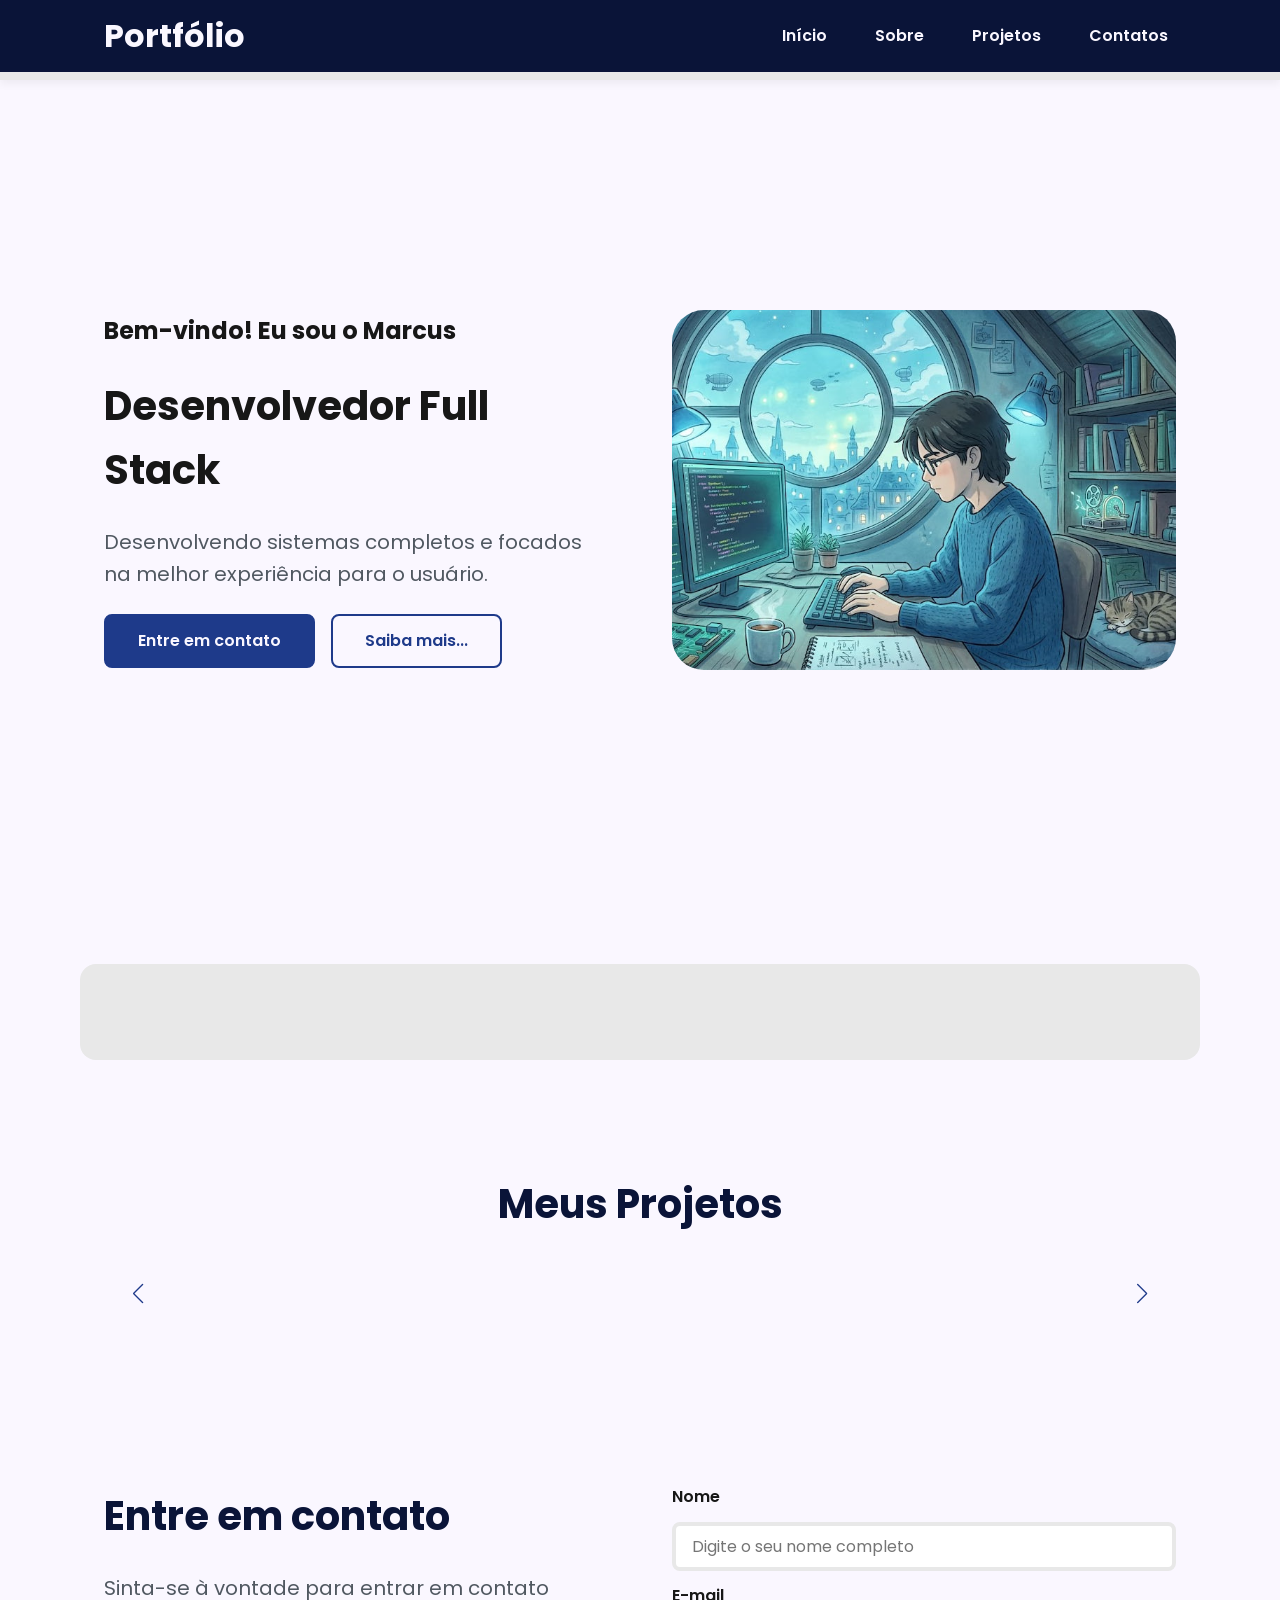
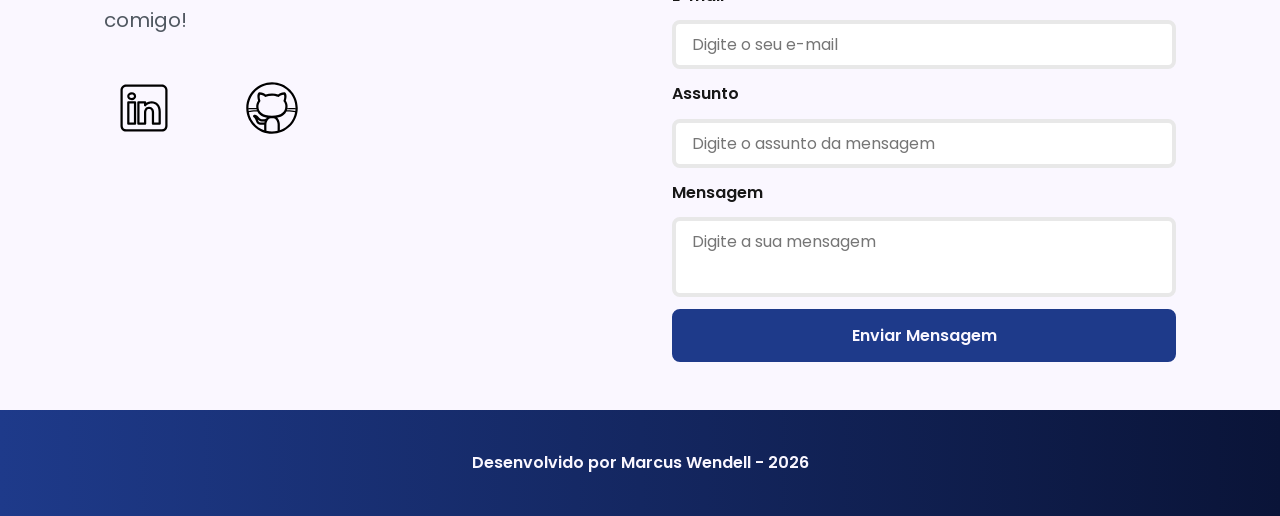
==== commit a905f7cf: "Aplica paleta de cores azul e adiciona foto de perfil" ====
--- a/index.html
+++ b/index.html
@@ -54,7 +54,7 @@
       </article>
 
       <figure class="hero-image">
-        <img src="./assets/img/avatar_dev_man.svg" alt="Foto do autor do site" class="float-animation">
+        <img src="./assets/img/marcus_image.jpg" alt="Foto de Marcus Wendell" class="float-animation">
       </figure>
     </section>
 
--- a/assets/css/style.css
+++ b/assets/css/style.css
@@ -11,17 +11,17 @@
 
 /* Variáveis de Cor e Espaçamento */
 :root {
-    --purple-50: #f4eaff;
-    --purple-100: #e9dcfa;
-    --purple-200: #cdb3f0;
-    --purple-300: #b186e5;
-    --purple-400: #9460db;
-    --purple-500: #6b36c8;
-    --purple-600: #5b2ca0;
-    --purple-700: #4c2177;
-    --purple-800: #441f88;
-    --purple-900: #2a0e4d;
-    --purple-950: #1a0730;
+    --blue-50: #f0f4f8;   /* Fundo super claro (quase branco com toque de gelo) */
+    --blue-100: #d9e2ec;  /* Fundo de elementos inativos (leve acinzentado azulado) */
+    --blue-200: #bcccdc;
+    --blue-300: #9fb3c8;
+    --blue-400: #829ab1;
+    --blue-500: #1e3a8a;  /* Azul Marinho vibrante (para os botões e links) */
+    --blue-600: #172e70;  
+    --blue-700: #112255;  /* Marinho Escuro (para bordas e estados hover) */
+    --blue-800: #0a1438;  /* Azul "Meia-Noite" super escuro (para o Header e Footer) */
+    --blue-900: #050a1f;  /* Quase preto azulado */
+    --blue-950: #020510;
 
     --gray-200: #e8e8e8;
     --gray-400: #505861;
@@ -31,8 +31,8 @@
     --error: #e63946;
 
     --shadow-sm: 0 0.25rem 0.5rem rgba(0, 0, 0, 0.05);
-    --shadow-md: 0 0.25rem 0.75rem rgba(107, 54, 200, 0.3);
-    --shadow-lg: 0 0.5rem 1.5rem rgba(107, 54, 200, 0.2);
+    --shadow-md: 0 0.25rem 0.75rem rgba(10, 20, 56, 0.3); /* Ajustado para sombra azul escura */
+    --shadow-lg: 0 0.5rem 1.5rem rgba(10, 20, 56, 0.2); /* Ajustado para sombra azul escura */
 
     --spacing-xs: 0.5rem;
     --spacing-sm: 1rem;
@@ -103,26 +103,26 @@
 }
 
 .botao {
-    border-color: var(--purple-500);
-    background-color: var(--purple-500);
+    border-color: var(--blue-500);
+    background-color: var(--blue-500);
     color: var(--white);
 }
 
 .botao:hover {
-    border-color: var(--purple-800);
-    background-color: var(--purple-800);
+    border-color: var(--blue-800);
+    background-color: var(--blue-800);
     box-shadow: var(--shadow-md);
     transform: translateY(-0.25rem);
 }
 
 .botao-outline {
-    border-color: var(--purple-500);
+    border-color: var(--blue-500);
     background-color: transparent;
-    color: var(--purple-500);
+    color: var(--blue-500);
 }
 
 .botao-outline:hover {
-    background-color: var(--purple-500);
+    background-color: var(--blue-500);
     color: var(--white);
     transform: translateY(-0.25rem);
 }
@@ -146,7 +146,7 @@
     height: 5rem;
     border-bottom: var(--spacing-xs) solid var(--gray-200);
     box-shadow: var(--shadow-sm);
-    background-color: var(--purple-800);
+    background-color: var(--blue-800);
 }
 
 header a {
@@ -156,7 +156,7 @@
 }
 
 header a:hover {
-    color: var(--purple-100);
+    color: var(--blue-100);
 }
 
 #titulo {
@@ -253,7 +253,7 @@
 
 .about-image img {
     width: 100%;
-    border: 0.35rem solid var(--purple-500);
+    border: 0.35rem solid var(--blue-500);
     border-radius: var(--radius-full);
     box-shadow: var(--shadow-lg);
 }
@@ -264,7 +264,7 @@
     margin-bottom: var(--spacing-md);
     font-size: var(--text-3xl);
     font-weight: 700;
-    color: var(--purple-800);
+    color: var(--blue-800);
 }
 
 .about-content p {
@@ -298,7 +298,7 @@
 .data-number {
     font-size: var(--text-xl);
     font-weight: 700;
-    color: var(--purple-500);
+    color: var(--blue-500);
 }
 
 .data-label {
@@ -317,7 +317,7 @@
     margin-bottom: var(--spacing-md);
     font-size: var(--text-3xl);
     font-weight: 700;
-    color: var(--purple-800);
+    color: var(--blue-800);
 }
 
 .projects-swiper {
@@ -344,7 +344,7 @@
 .project-card:hover {
     transform: translateY(-0.5rem);
     box-shadow: var(--shadow-lg);
-    border-color: var(--purple-300);
+    border-color: var(--blue-300);
 }
 
 .project-image {
@@ -353,7 +353,7 @@
     align-items: center;
     width: 100%;
     height: 10rem;
-    background: linear-gradient(135deg, var(--purple-50) 0%, var(--purple-100) 100%);
+    background: linear-gradient(135deg, var(--blue-50) 0%, var(--blue-100) 100%);
 }
 
 .project-image img {
@@ -401,10 +401,10 @@
 .tag {
     padding: 0.375rem 0.75rem;
     border-radius: var(--radius-sm);
-    background-color: var(--purple-100);
+    background-color: var(--blue-100);
     font-size: var(--text-sm);
     font-weight: 600;
-    color: var(--purple-800);
+    color: var(--blue-800);
 }
 
 /* Contêiner de Botões Interno do Card */
@@ -436,12 +436,12 @@
 .swiper-button-next:after,
 .swiper-button-prev:after {
     font-size: var(--text-lg);
-    color: var(--purple-500);
+    color: var(--blue-500);
 }
 
 .swiper-button-next:hover:after,
 .swiper-button-prev:hover:after {
-    color: var(--purple-800);
+    color: var(--blue-800);
 }
 
 /* Paginação do Swiper */
@@ -455,7 +455,7 @@
 .swiper-pagination-bullet-active {
     width: var(--spacing-lg);
     border-radius: var(--radius-sm);
-    background-color: var(--purple-500);
+    background-color: var(--blue-500);
 }
 
 /* Contato */
@@ -494,7 +494,7 @@
 }
 
 .social-icon:hover {
-    background-color: var(--purple-100);
+    background-color: var(--blue-100);
 }
 
 .social-icon:hover img {
@@ -532,7 +532,7 @@
 
 #formulario input:focus,
 #formulario textarea:focus {
-    border-color: var(--purple-500);
+    border-color: var(--blue-500);
     outline: none;
 }
 
@@ -550,7 +550,7 @@
 /* Footer */
 footer {
     padding: 2.5rem;
-    background: linear-gradient(to right, var(--purple-500), var(--purple-800));
+    background: linear-gradient(to right, var(--blue-500), var(--blue-800));
     font-weight: 600;
     text-align: center;
     color: var(--white);
@@ -579,7 +579,7 @@
 .success-content h1 {
     font-size: var(--text-3xl);
     font-weight: 700;
-    color: var(--purple-800);
+    color: var(--blue-800);
 }
 
 .success-content h2 {
@@ -594,7 +594,7 @@
     width: 7.5rem;
     height: 7.5rem;
     border-radius: var(--radius-full);
-    background-color: var(--purple-100);
+    background-color: var(--blue-100);
 }
 
 .success-icon img {
@@ -735,4 +735,5 @@
     
     /* Success Page: Ajusta texto grande */
     .success-content h1 { font-size: var(--text-2xl); }
-}+}       
+
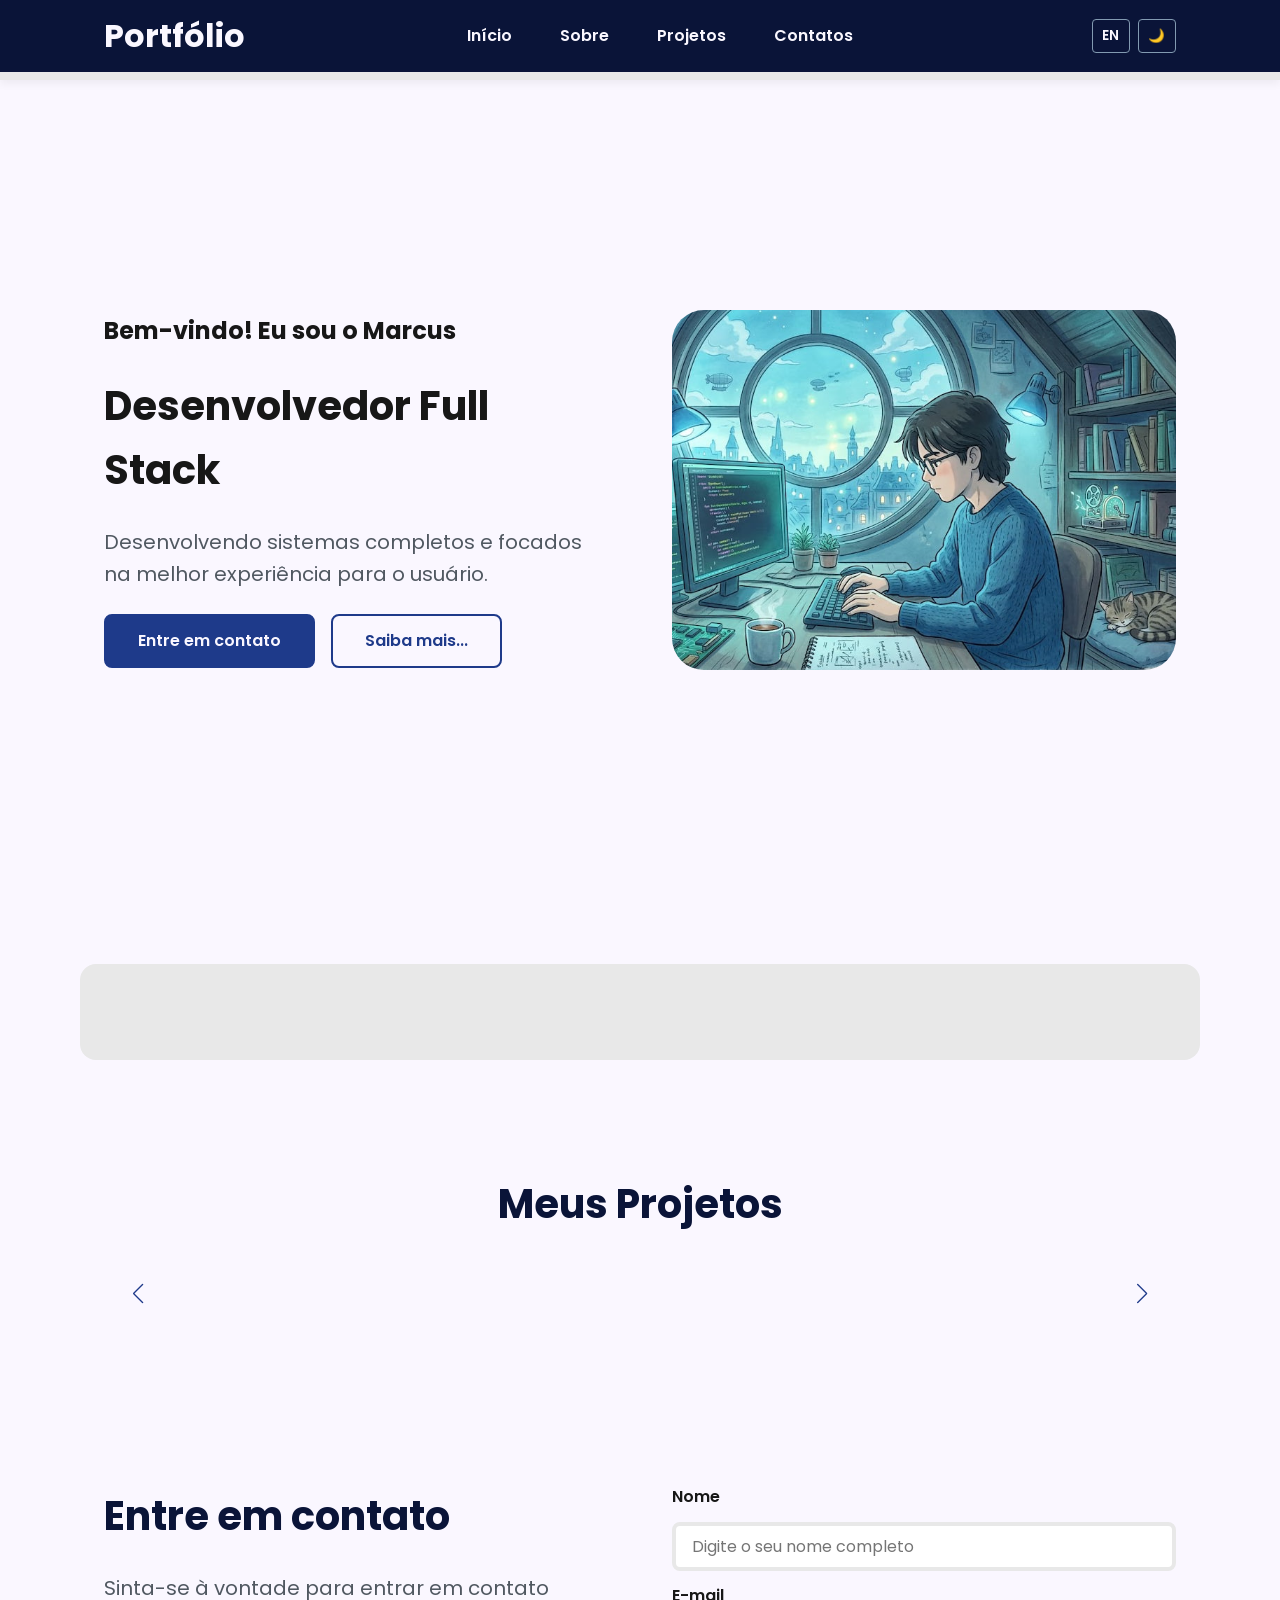
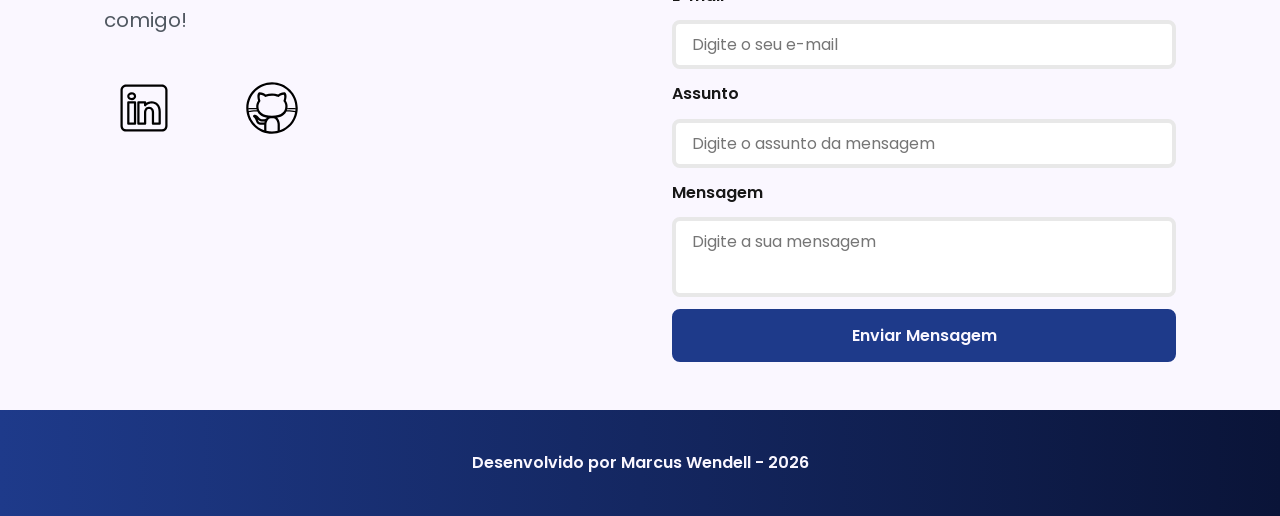
==== commit 2b268df5: "Adiciona dark mode e opcao english" ====
--- a/index.html
+++ b/index.html
@@ -4,21 +4,15 @@
 <head>
   <link rel="preconnect" href="https://fonts.googleapis.com">
   <link rel="preconnect" href="https://fonts.gstatic.com" crossorigin>
-
   <link href="https://fonts.googleapis.com/css2?family=Poppins&display=swap" rel="stylesheet">
-
   <meta charset="UTF-8">
   <meta name="viewport" content="width=device-width, initial-scale=1.0">
   <meta name="author" content="Marcus Wendell">
   <meta name="description" content="Portfólio de Marcus, Desenvolvedor Full Stack. Desenvolvendo sistemas completos e focados na melhor experiência para o usuário.">
   <meta name="robots" content="index, follow">
-
   <link rel="icon" type="image/svg+xml" href="./assets/img/favicon.svg">
-
   <link rel="stylesheet" href="https://cdn.jsdelivr.net/npm/swiper@11/swiper-bundle.min.css">
-
   <link rel="stylesheet" href="./assets/css/style.css">
-
   <title>Portfólio do Marcus</title>
 </head>
 
@@ -30,26 +24,30 @@
 
       <nav>
         <ul class="menu-list">
-          <li><a href="#hero">Início</a></li>
-          <li><a href="#about">Sobre</a></li>
-          <li><a href="#projects">Projetos</a></li>
-          <li><a href="#contact">Contatos</a></li>
+          <li><a href="#hero" data-i18n="nav_home">Início</a></li>
+          <li><a href="#about" data-i18n="nav_about">Sobre</a></li>
+          <li><a href="#projects" data-i18n="nav_projects">Projetos</a></li>
+          <li><a href="#contact" data-i18n="nav_contact">Contatos</a></li>
         </ul>
       </nav>
+
+      <div class="site-controls">
+        <button id="btn-lang" class="control-btn">EN</button>
+        <button id="btn-theme" class="control-btn">🌙</button>
+      </div>
     </div>
   </header>
 
   <main>
-
     <section id="hero" class="section-container hero-container">
       <article class="hero-content">
-        <span>Bem-vindo! Eu sou o Marcus</span>
-        <h1>Desenvolvedor Full Stack</h1>
-        <p>Desenvolvendo sistemas completos e focados na melhor experiência para o usuário.</p>
+        <span data-i18n="hero_greet">Bem-vindo! Eu sou o Marcus</span>
+        <h1 data-i18n="hero_title">Desenvolvedor Full Stack</h1>
+        <p data-i18n="hero_desc">Desenvolvendo sistemas completos e focados na melhor experiência para o usuário.</p>
 
         <div class="buttons-container">
-          <a href="#contact" class="botao">Entre em contato</a>
-          <a href="#about" class="botao-outline">Saiba mais...</a>
+          <a href="#contact" class="botao" data-i18n="btn_contact">Entre em contato</a>
+          <a href="#about" class="botao-outline" data-i18n="btn_more">Saiba mais...</a>
         </div>
       </article>
 
@@ -58,36 +56,29 @@
       </figure>
     </section>
 
-    <section id="about" class="section-container about-container">
-      
-    </section>
+    <section id="about" class="section-container about-container"></section>
 
     <section id="projects" class="section-container projects-container">
-      <h2>Meus Projetos</h2>
+      <h2 data-i18n="projects_title">Meus Projetos</h2>
 
       <div class="swiper projects-swiper">
-        
         <div class="swiper-wrapper">
-          
-        </div>
-
+          </div>
         <div class="swiper-button-next"></div>
         <div class="swiper-button-prev"></div>
-
         <div class="swiper-pagination"></div>
       </div>
     </section>
 
     <section id="contact" class="section-container contact-container">
       <article class="contact-info">
-        <h2>Entre em contato</h2>
-        <p>Sinta-se à vontade para entrar em contato comigo!</p>
+        <h2 data-i18n="contact_title">Entre em contato</h2>
+        <p data-i18n="contact_desc">Sinta-se à vontade para entrar em contato comigo!</p>
 
         <div class="social-container">
           <a href="https://www.linkedin.com/in/marcus-wendell/" target="_blank" class="social-icon" aria-label="Linkedin">
             <img src="./assets/icons/social/linkedin.svg" alt="Link para o LinkedIn">
           </a>
-
           <a href="https://github.com/mwendellsmce" target="_blank" class="social-icon" aria-label="GitHub">
             <img src="./assets/icons/social/github.svg" alt="Link para o GitHub">
           </a>
@@ -95,39 +86,35 @@
       </article>
 
       <form id="formulario" action="https://formsubmit.co/mwendelldev@gmail.com" method="POST">
-        
-        <input type="hidden" name="_next" value="http://127.0.0.1:5500/success.html">
+        <input type="hidden" name="_next" value="https://mwendellsmce.github.io/meu_portfolio_js13/success.html">
         <input type="hidden" name="_captcha" value="false">
 
-        <label for="nome">Nome</label>
-        <input id="nome" name="nome" type="text" placeholder="Digite o seu nome completo">
+        <label for="nome" data-i18n="form_name">Nome</label>
+        <input id="nome" name="nome" type="text" data-i18n-placeholder="form_ph_name" placeholder="Digite o seu nome completo">
         <span id="erro-nome"></span>
 
-        <label for="email">E-mail</label>
-        <input id="email" name="email" type="text" placeholder="Digite o seu e-mail">
+        <label for="email" data-i18n="form_email">E-mail</label>
+        <input id="email" name="email" type="text" data-i18n-placeholder="form_ph_email" placeholder="Digite o seu e-mail">
         <span id="erro-email"></span>
 
-        <label for="assunto">Assunto</label>
-        <input id="assunto" name="assunto" type="text" placeholder="Digite o assunto da mensagem">
+        <label for="assunto" data-i18n="form_subject">Assunto</label>
+        <input id="assunto" name="assunto" type="text" data-i18n-placeholder="form_ph_subject" placeholder="Digite o assunto da mensagem">
         <span id="erro-assunto"></span>
 
-        <label for="mensagem">Mensagem</label>
-        <textarea id="mensagem" name="mensagem" placeholder="Digite a sua mensagem"></textarea>
+        <label for="mensagem" data-i18n="form_message">Mensagem</label>
+        <textarea id="mensagem" name="mensagem" data-i18n-placeholder="form_ph_message" placeholder="Digite a sua mensagem"></textarea>
         <span id="erro-mensagem"></span>
 
-        <button class="botao" type="submit">Enviar Mensagem</button>
+        <button class="botao" type="submit" data-i18n="btn_send">Enviar Mensagem</button>
       </form>
     </section>
-
   </main>
 
-  <footer>
+  <footer data-i18n="footer_text">
     Desenvolvido por Marcus Wendell - 2026
   </footer>
 
   <script src="https://cdn.jsdelivr.net/npm/swiper@11/swiper-bundle.min.js"></script>
-
   <script src="./assets/js/scripts.js"></script>
 </body>
-
 </html>
--- a/assets/css/style.css
+++ b/assets/css/style.css
@@ -737,3 +737,49 @@
     .success-content h1 { font-size: var(--text-2xl); }
 }       
 
+/* Transição suave para mudança de tema */
+body, .project-card, .about-container {
+    transition: background-color 0.3s ease, color 0.3s ease, border-color 0.3s ease;
+}
+
+/* DARK MODE */
+body.dark-mode {
+    --white: #020510;     /* Fundo principal escuro (antigo blue-950) */
+    --black: #f0f4f8;     /* Texto claro */
+    --blue-50: #050a1f;   /* Fundo secundário (antigo blue-900) */
+    --gray-200: #0a1438;  /* Fundo de cards (antigo blue-800) */
+    --gray-400: #9fb3c8;  /* Textos secundários (antigo blue-300) */
+    --shadow-sm: 0 0.25rem 0.5rem rgba(0, 0, 0, 0.5);
+}
+
+/* BOTÕES DE CONTROLE (NAVBAR) */
+.site-controls {
+    display: flex;
+    gap: 0.5rem;
+    align-items: center;
+    margin-left: 1rem;
+}
+
+.control-btn {
+    background: transparent;
+    border: 1px solid var(--blue-400);
+    color: var(--white);
+    cursor: pointer;
+    padding: 0.4rem 0.6rem;
+    border-radius: var(--radius-sm);
+    font-weight: 600;
+    transition: var(--transition-default);
+}
+
+.control-btn:hover {
+    background: var(--blue-500);
+    border-color: var(--blue-500);
+}
+
+@media screen and (max-width: 480px) {
+    .site-controls {
+        position: absolute;
+        right: 1rem;
+        top: 1.5rem;
+    }
+}
